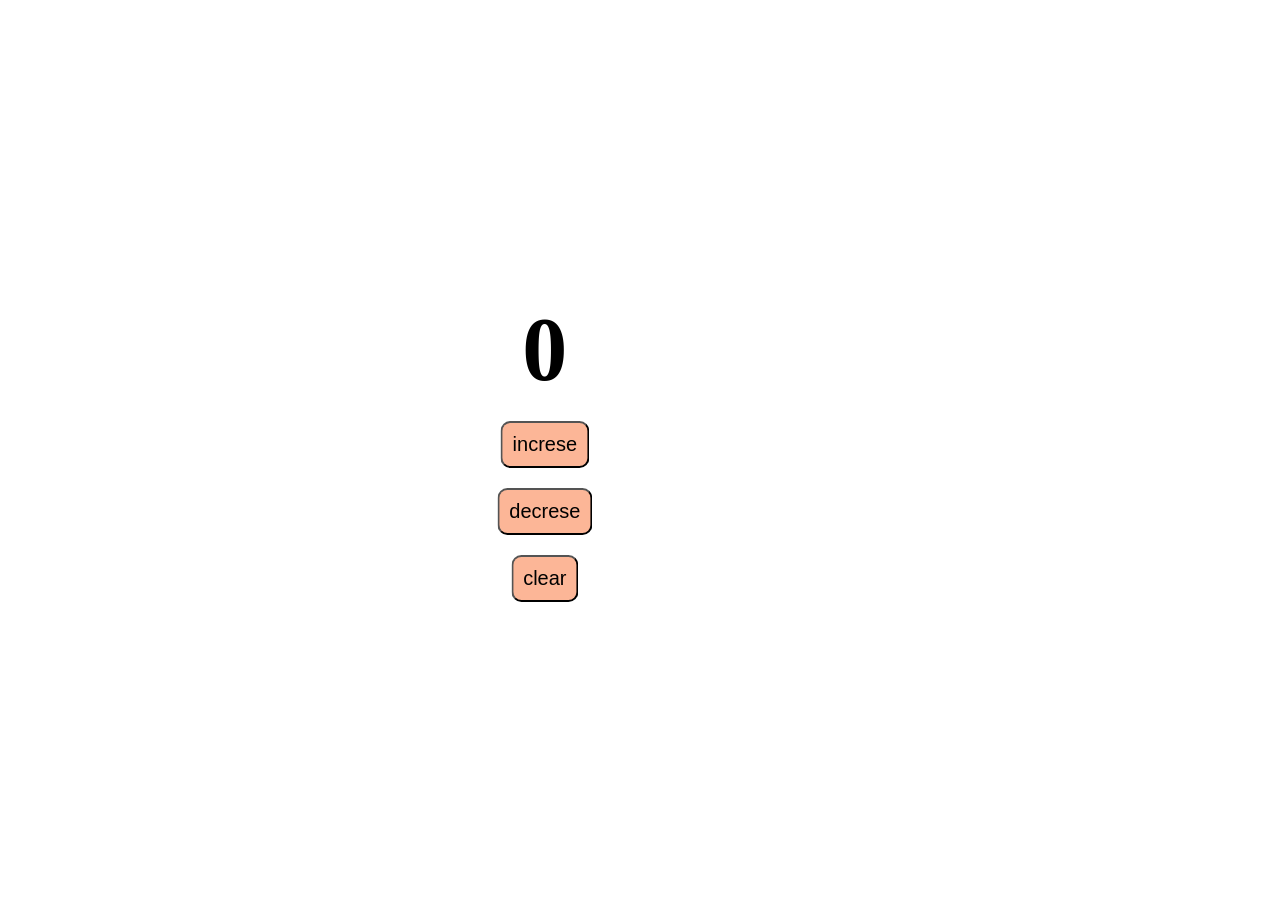
==== dom-practice/index.html @ 57a86c64 "counter" ====
<!doctype html>
<html lang="en">
  <head>
    <meta charset="UTF-8" />
    <meta name="viewport" content="width=device-width, initial-scale=1.0" />
    <link rel="stylesheet" href="style.css" />
    <title>Document</title>
  </head>
  <body>
    <main>
      <h1>0</h1>
      <button id="btn1">increse</button>
      <button id="btn2">decrese</button>
      <button id="btn3">clear</button>
    </main>

    <script src="script.js"></script>
  </body>
</html>
---- dom-practice/style.css ----
* {
  padding: 0;
  margin: 0;
}

html, body {
  width: 100%;
  height: 100%;
  box-sizing: border-box;
}

main {
  display: flex;
  align-items: center;
  flex-direction: column;
  position: absolute;
  right: 50%;
  top: 50%;
  transform: translate(-50%, -50%);
  gap: 20px;
}
main h1 {
  font-size: 90px;
}
main button {
  padding: 10px;
  font-size: 20px;
  border-radius: 10px;
  background-color: rgb(252, 182, 151);
}
main button:active {
  background-color: rgb(193, 255, 234);
}/*# sourceMappingURL=style.css.map */
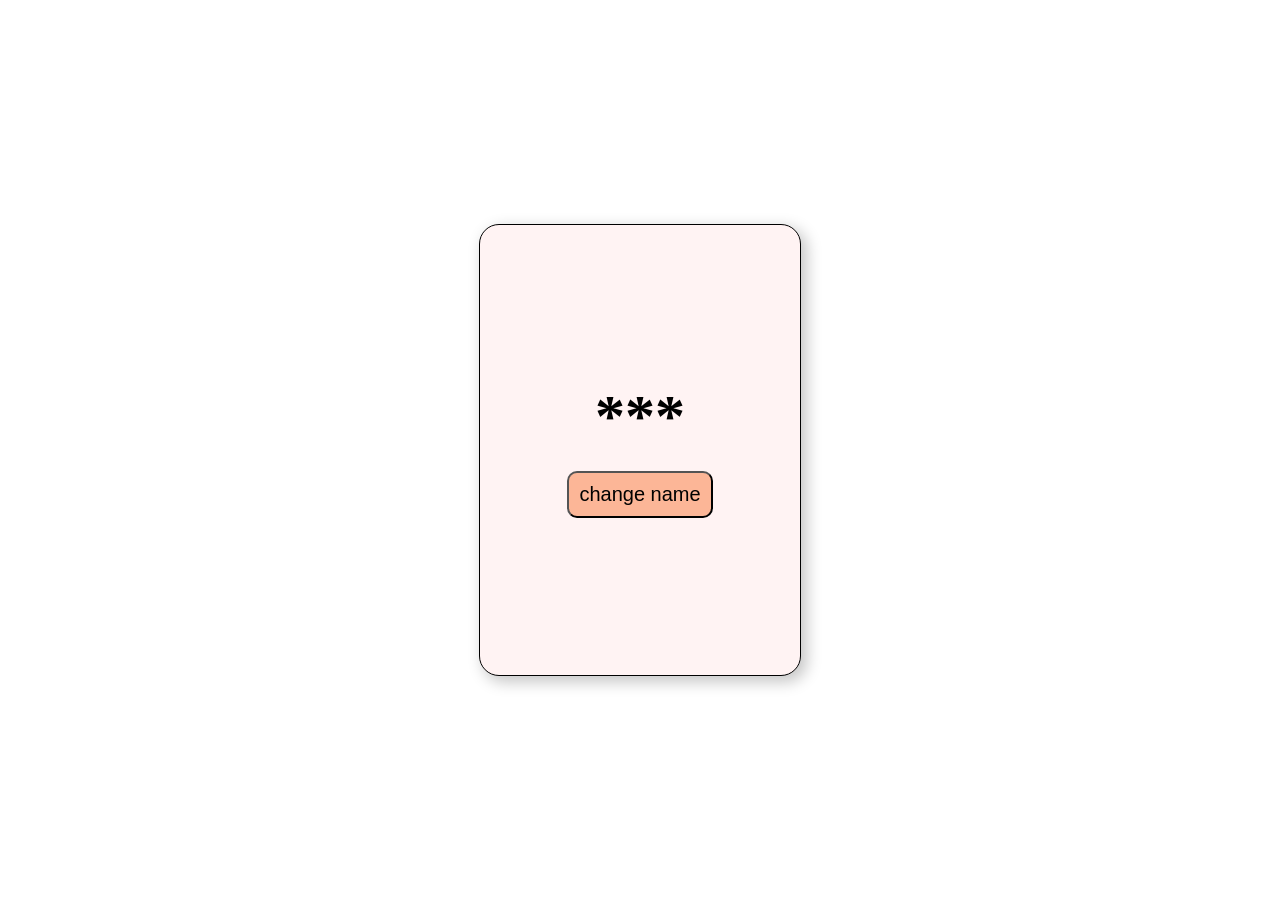
==== commit cd22b2fd: "array with math.r" ====
--- a/dom-practice/index.html
+++ b/dom-practice/index.html
@@ -8,10 +8,8 @@
   </head>
   <body>
     <main>
-      <h1>0</h1>
-      <button id="btn1">increse</button>
-      <button id="btn2">decrese</button>
-      <button id="btn3">clear</button>
+      <h1>***</h1>
+      <button>change name</button>
     </main>
 
     <script src="script.js"></script>
--- a/dom-practice/style.css
+++ b/dom-practice/style.css
@@ -10,17 +10,24 @@
 }
 
 main {
+  width: 25%;
+  height: 50%;
   display: flex;
   align-items: center;
+  justify-content: center;
   flex-direction: column;
   position: absolute;
-  right: 50%;
+  left: 50%;
   top: 50%;
   transform: translate(-50%, -50%);
   gap: 20px;
+  background-color: rgb(255, 243, 243);
+  border: 1px solid black;
+  border-radius: 20px;
+  box-shadow: 5px 5px 15px 1px rgb(198, 198, 198);
 }
 main h1 {
-  font-size: 90px;
+  font-size: 60px;
 }
 main button {
   padding: 10px;
@@ -30,4 +37,5 @@
 }
 main button:active {
   background-color: rgb(193, 255, 234);
+  scale: 0.95;
 }/*# sourceMappingURL=style.css.map */
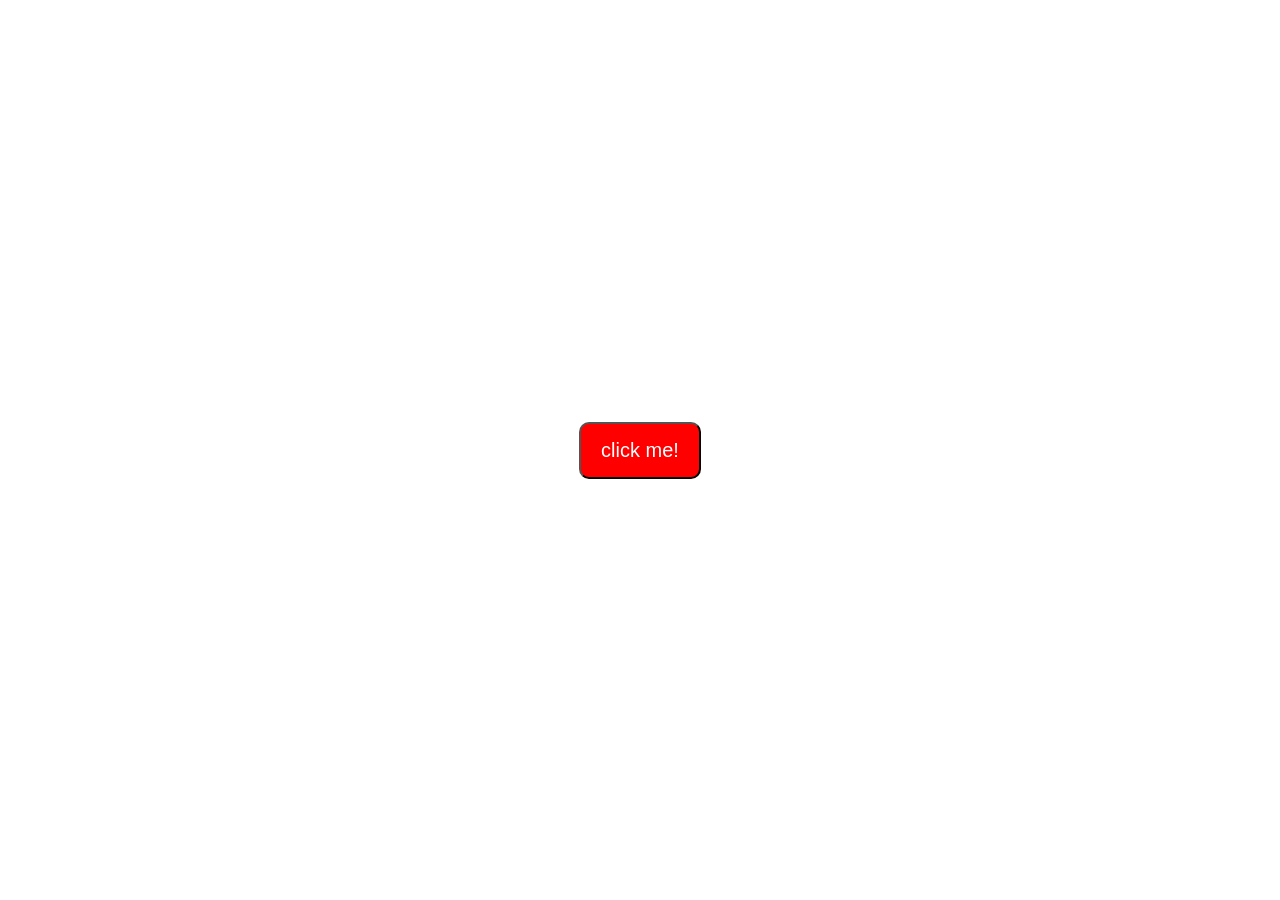
==== commit a8697ed8: "createElement and appendChild" ====
--- a/dom-practice/index.html
+++ b/dom-practice/index.html
@@ -8,8 +8,7 @@
   </head>
   <body>
     <main>
-      <h1>***</h1>
-      <button>change name</button>
+      <button>click me!</button>
     </main>
 
     <script src="script.js"></script>
--- a/dom-practice/style.css
+++ b/dom-practice/style.css
@@ -9,33 +9,28 @@
   box-sizing: border-box;
 }
 
+body {
+  overflow: hidden;
+}
+
 main {
-  width: 25%;
-  height: 50%;
+  height: 100%;
   display: flex;
   align-items: center;
   justify-content: center;
-  flex-direction: column;
-  position: absolute;
-  left: 50%;
-  top: 50%;
-  transform: translate(-50%, -50%);
-  gap: 20px;
-  background-color: rgb(255, 243, 243);
-  border: 1px solid black;
-  border-radius: 20px;
-  box-shadow: 5px 5px 15px 1px rgb(198, 198, 198);
-}
-main h1 {
-  font-size: 60px;
 }
 main button {
-  padding: 10px;
+  padding: 15px 20px;
   font-size: 20px;
   border-radius: 10px;
-  background-color: rgb(252, 182, 151);
+  background-color: red;
+  color: white;
+  cursor: pointer;
+  position: relative;
+  z-index: 9;
 }
 main button:active {
-  background-color: rgb(193, 255, 234);
+  background-color: yellowgreen;
+  color: black;
   scale: 0.95;
 }/*# sourceMappingURL=style.css.map */
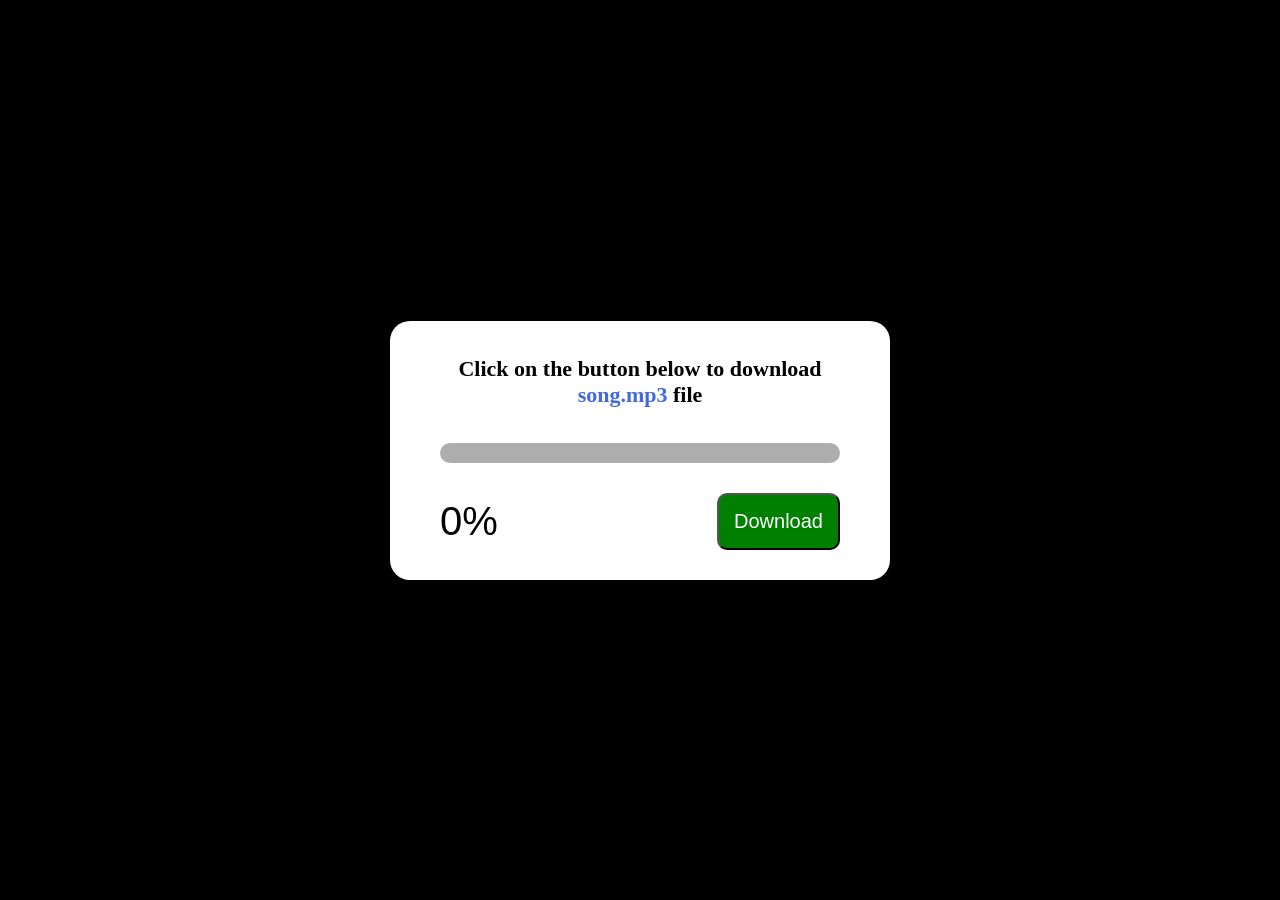
==== commit b3e13041: "setInterval setTimeout" ====
--- a/dom-practice/index.html
+++ b/dom-practice/index.html
@@ -8,7 +8,19 @@
   </head>
   <body>
     <main>
-      <button>click me!</button>
+      <div class="card">
+        <p>Click on the button below to download <span>song.mp3</span> file</p>
+
+        <div class="bar">
+          <div class="inner"></div>
+        </div>
+
+        <div class="bottom">
+          <h2>0%</h2>
+          <button>Download</button>
+        </div>
+
+      </div>
     </main>
 
     <script src="script.js"></script>
--- a/dom-practice/style.css
+++ b/dom-practice/style.css
@@ -9,28 +9,63 @@
   box-sizing: border-box;
 }
 
-body {
-  overflow: hidden;
-}
-
 main {
+  width: 100%;
   height: 100%;
   display: flex;
+  justify-content: center;
   align-items: center;
-  justify-content: center;
+  background-color: black;
 }
-main button {
-  padding: 15px 20px;
+main .card {
+  width: 500px;
+  background-color: #fff;
+  border-radius: 20px;
+  display: flex;
+  flex-direction: column;
+  align-items: center;
+}
+main .card p {
+  padding: 35px;
+  text-align: center;
+  font-size: 22px;
+  font-weight: 800;
+}
+main .card p span {
+  color: royalblue;
+}
+main .card .bar {
+  width: 80%;
+  height: 20px;
+  border-radius: 20px;
+  background-color: #adadad;
+}
+main .card .bar .inner {
+  width: 0%;
+  height: 100%;
+  border-radius: 20px;
+  background-color: green;
+}
+main .card .bottom {
+  width: 80%;
+  padding: 30px;
+  display: flex;
+  justify-content: space-between;
+  align-items: center;
+}
+main .card .bottom h2 {
+  font-size: 40px;
+  font-family: Impact, Haettenschweiler, "Arial Narrow Bold", sans-serif;
+  font-weight: 100;
+}
+main .card .bottom button {
   font-size: 20px;
+  background-color: green;
+  color: #fff;
   border-radius: 10px;
-  background-color: red;
-  color: white;
+  padding: 15px;
   cursor: pointer;
-  position: relative;
-  z-index: 9;
 }
-main button:active {
-  background-color: yellowgreen;
-  color: black;
+main .card .bottom button:active {
   scale: 0.95;
 }/*# sourceMappingURL=style.css.map */
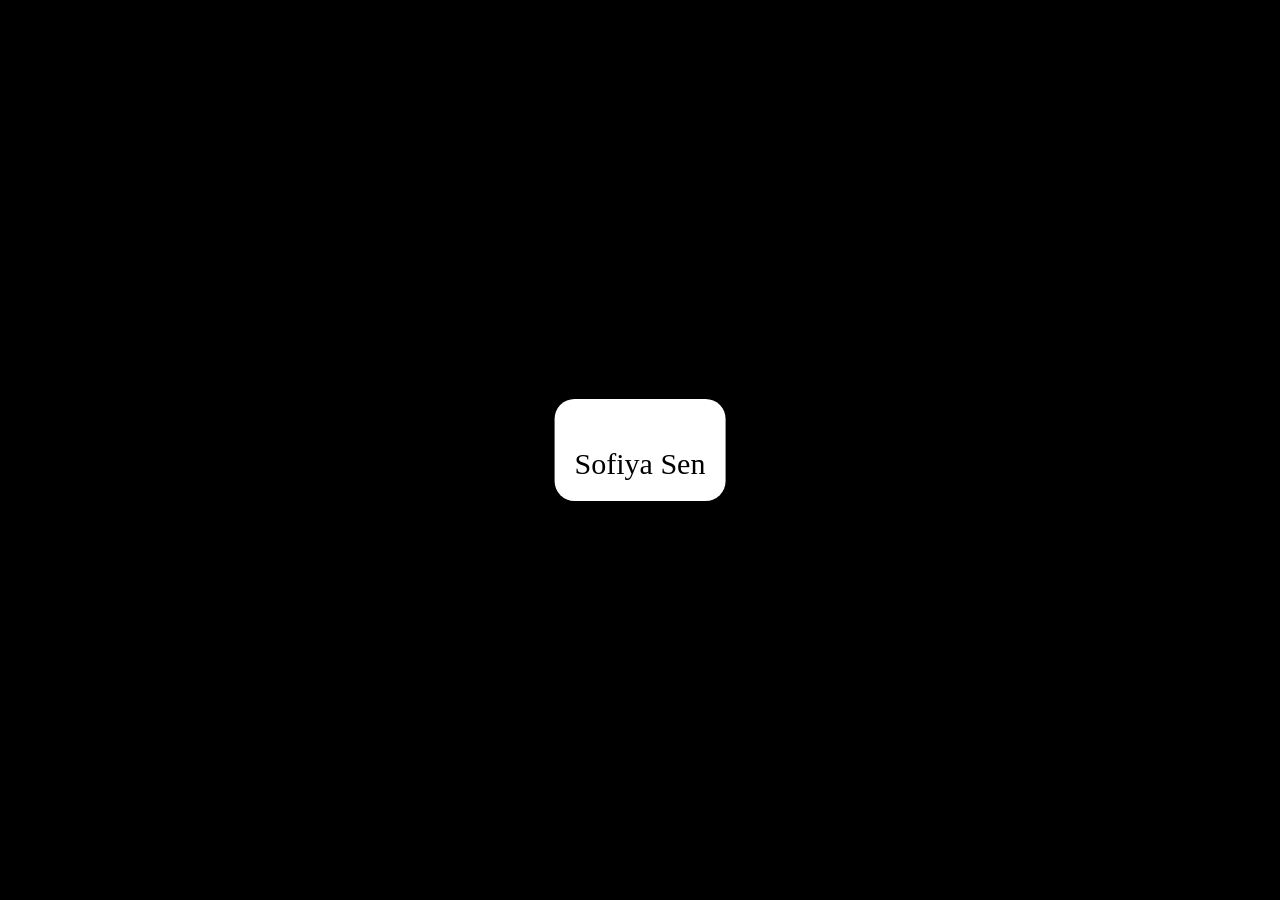
==== commit 83714ff5: "insta like" ====
--- a/dom-practice/index.html
+++ b/dom-practice/index.html
@@ -4,25 +4,23 @@
     <meta charset="UTF-8" />
     <meta name="viewport" content="width=device-width, initial-scale=1.0" />
     <link rel="stylesheet" href="style.css" />
+    <link
+      href="https://cdn.jsdelivr.net/npm/remixicon@4.9.0/fonts/remixicon.css"
+      rel="stylesheet"
+    />
     <title>Document</title>
   </head>
   <body>
     <main>
       <div class="card">
-        <p>Click on the button below to download <span>song.mp3</span> file</p>
-
-        <div class="bar">
-          <div class="inner"></div>
-        </div>
-
-        <div class="bottom">
-          <h2>0%</h2>
-          <button>Download</button>
-        </div>
-
+          <img
+            src="https://images.unsplash.com/photo-1792601172692-12cb98afede5?q=80&w=687&auto=format&fit=crop&ixlib=rb-4.1.0&ixid=NHwxMjA3fDA%3D"
+            alt=""
+          />
+          <p>sofiya sen</p>
+        <i class="ri-heart-3-fill"></i>
       </div>
     </main>
-
     <script src="script.js"></script>
   </body>
 </html>
--- a/dom-practice/style.css
+++ b/dom-practice/style.css
@@ -1,71 +1,56 @@
 * {
   padding: 0;
   margin: 0;
-}
-
-html, body {
-  width: 100%;
-  height: 100%;
   box-sizing: border-box;
 }
 
-main {
+html,
+body {
   width: 100%;
   height: 100%;
-  display: flex;
-  justify-content: center;
-  align-items: center;
   background-color: black;
 }
+
+main {
+  width: -moz-fit-content;
+  width: fit-content;
+  background-color: #fff;
+  cursor: pointer;
+  border-radius: 20px;
+  padding: 20px;
+  position: absolute;
+  top: 50%;
+  left: 50%;
+  transform: translate(-50%, -50%);
+}
 main .card {
-  width: 500px;
-  background-color: #fff;
-  border-radius: 20px;
-  display: flex;
-  flex-direction: column;
-  align-items: center;
+  position: relative;
+  overflow: hidden;
+}
+main .card img {
+  height: 500px;
+  -o-object-fit: cover;
+     object-fit: cover;
+  -o-object-position: center;
+     object-position: center;
+  border-radius: 40px;
 }
 main .card p {
-  padding: 35px;
+  font-size: 30px;
+  text-transform: capitalize;
   text-align: center;
-  font-size: 22px;
-  font-weight: 800;
+  padding-top: 10px;
 }
-main .card p span {
-  color: royalblue;
-}
-main .card .bar {
-  width: 80%;
-  height: 20px;
-  border-radius: 20px;
-  background-color: #adadad;
-}
-main .card .bar .inner {
-  width: 0%;
-  height: 100%;
-  border-radius: 20px;
-  background-color: green;
-}
-main .card .bottom {
-  width: 80%;
-  padding: 30px;
-  display: flex;
-  justify-content: space-between;
-  align-items: center;
-}
-main .card .bottom h2 {
-  font-size: 40px;
-  font-family: Impact, Haettenschweiler, "Arial Narrow Bold", sans-serif;
-  font-weight: 100;
-}
-main .card .bottom button {
-  font-size: 20px;
-  background-color: green;
-  color: #fff;
-  border-radius: 10px;
-  padding: 15px;
-  cursor: pointer;
-}
-main .card .bottom button:active {
-  scale: 0.95;
+main .card i {
+  font-size: 90px;
+  position: absolute;
+  top: 50%;
+  left: 50%;
+  opacity: 0;
+  transform: translate(-50%, -50%) scale(0) rotate(0deg);
+  transition: all cubic-bezier(0.41, 0.56, 0.77, 1.55) 0.3s;
+  background: linear-gradient(to right bottom, rgb(197, 9, 249), rgb(187, 2, 169), rgb(241, 157, 218));
+  background-clip: text;
+  -webkit-background-clip: text;
+  color: transparent;
 }/*# sourceMappingURL=style.css.map */
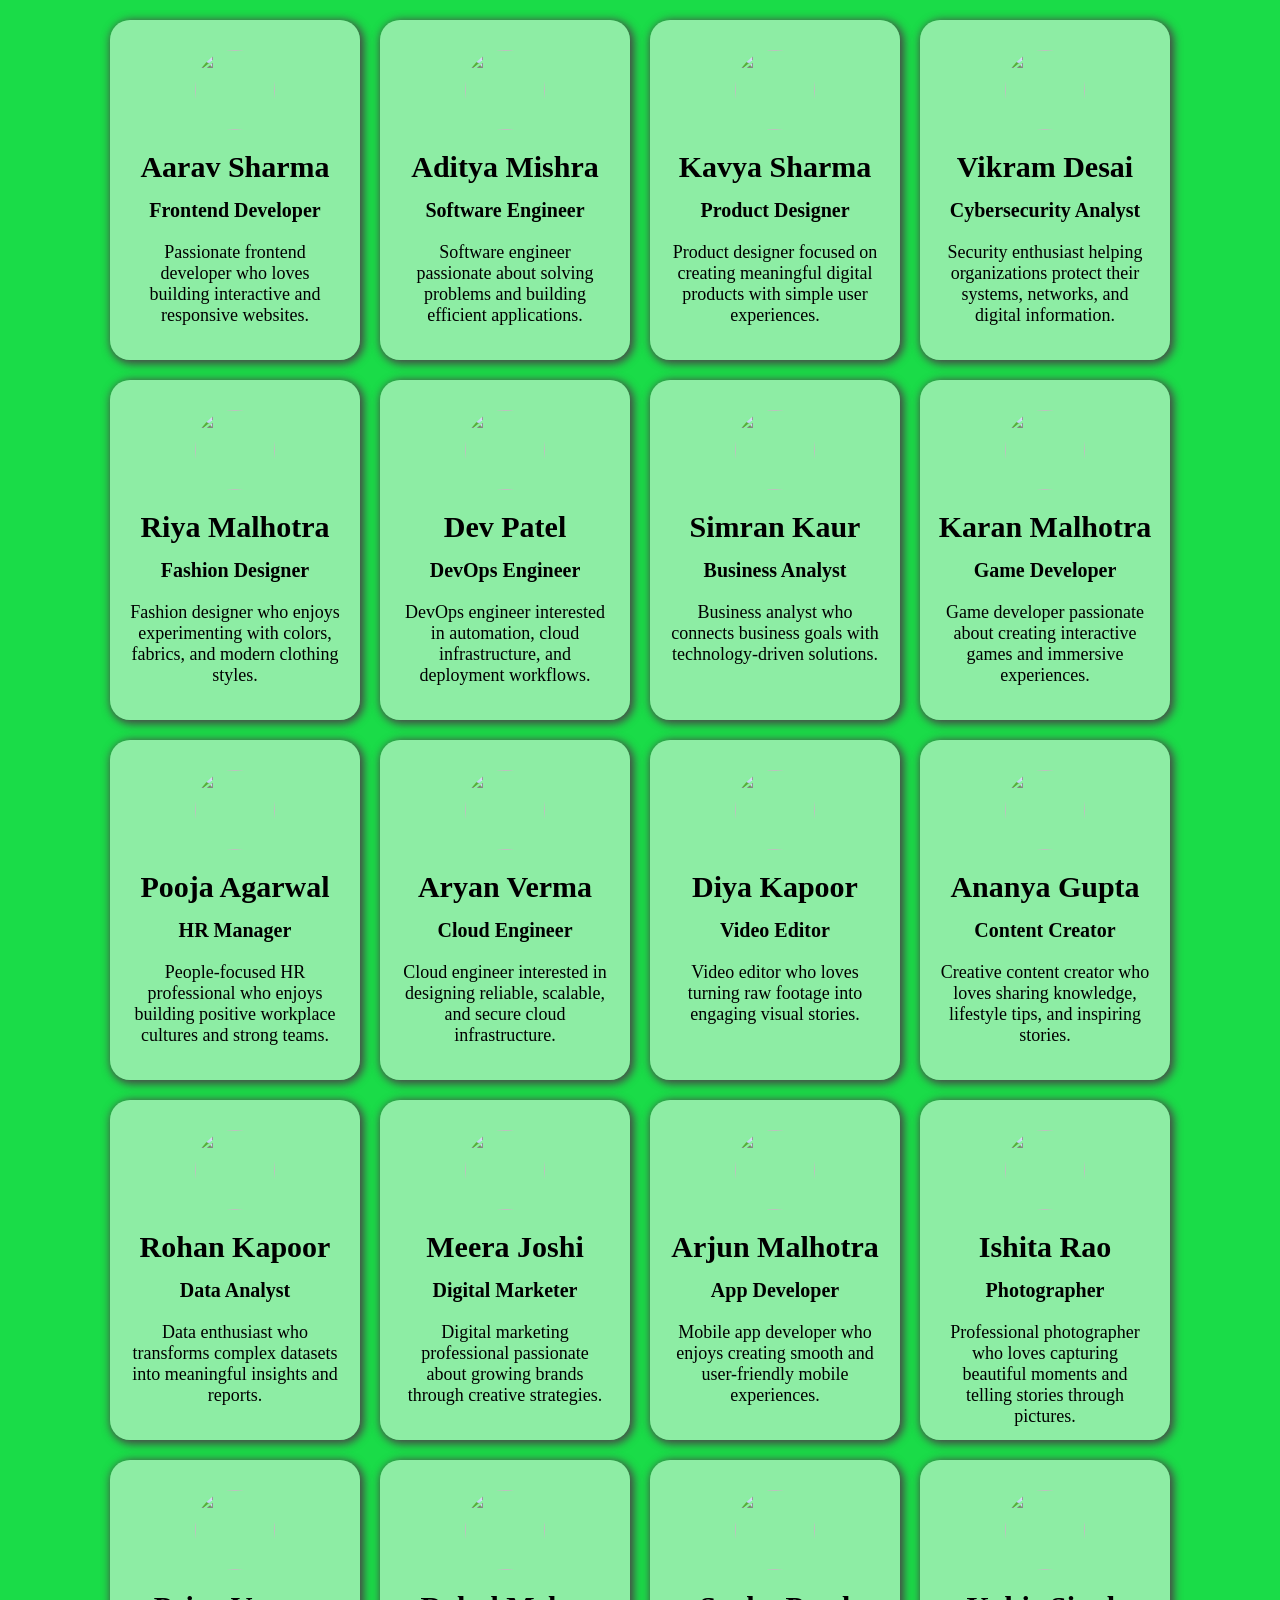
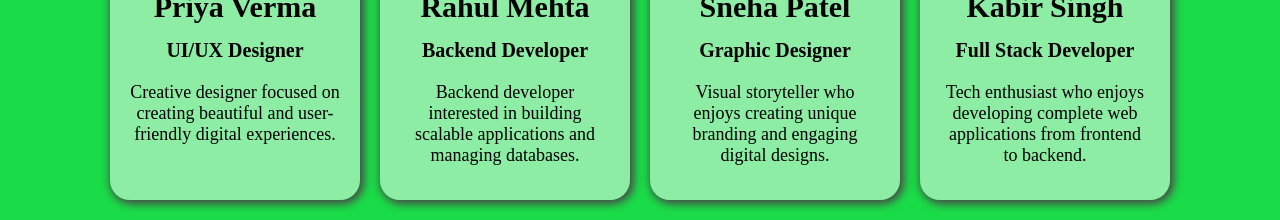
==== commit aaa60a35: "users by forEach" ====
--- a/dom-practice/index.html
+++ b/dom-practice/index.html
@@ -4,22 +4,22 @@
     <meta charset="UTF-8" />
     <meta name="viewport" content="width=device-width, initial-scale=1.0" />
     <link rel="stylesheet" href="style.css" />
-    <link
-      href="https://cdn.jsdelivr.net/npm/remixicon@4.9.0/fonts/remixicon.css"
-      rel="stylesheet"
-    />
     <title>Document</title>
   </head>
   <body>
     <main>
-      <div class="card">
-          <img
-            src="https://images.unsplash.com/photo-1792601172692-12cb98afede5?q=80&w=687&auto=format&fit=crop&ixlib=rb-4.1.0&ixid=NHwxMjA3fDA%3D"
-            alt=""
-          />
-          <p>sofiya sen</p>
-        <i class="ri-heart-3-fill"></i>
-      </div>
+      <!-- <div class="card">
+        <img
+          src="https://images.unsplash.com/photo-1788500304857-256ab412295c?q=80&w=687&auto=format&fit=crop&ixlib=rb-4.1.0&ixid=NHwxMjA3fDA%3D"
+          alt=""
+        />
+        <h2>sarthak sharma</h2>
+        <h4>full stack developer</h4>
+        <p>
+          Lorem ipsum dolor sit amet, consectetur adipisicing elit. Cumque,
+          atque.
+        </p>
+      </div> -->
     </main>
     <script src="script.js"></script>
   </body>
--- a/dom-practice/style.css
+++ b/dom-practice/style.css
@@ -12,45 +12,49 @@
 }
 
 main {
-  width: -moz-fit-content;
-  width: fit-content;
-  background-color: #fff;
-  cursor: pointer;
-  border-radius: 20px;
+  width: 100%;
   padding: 20px;
-  position: absolute;
-  top: 50%;
-  left: 50%;
-  transform: translate(-50%, -50%);
+  display: flex;
+  justify-content: center;
+  align-items: center;
+  gap: 20px;
+  flex-wrap: wrap;
 }
 main .card {
-  position: relative;
-  overflow: hidden;
+  width: 250px;
+  height: 340px;
+  padding: 20px;
+  color: black;
+  background-color: rgba(255, 255, 255, 0.5);
+  display: flex;
+  flex-direction: column;
+  align-items: center;
+  border-radius: 20px;
+  box-shadow: 2px 2px 8px 2px rgb(72, 72, 72);
 }
 main .card img {
-  height: 500px;
+  width: 80px;
+  height: 80px;
+  border-radius: 50px;
   -o-object-fit: cover;
      object-fit: cover;
+  margin: 10px;
   -o-object-position: center;
      object-position: center;
-  border-radius: 40px;
+}
+main .card h2 {
+  text-transform: capitalize;
+  font-size: 30px;
+  margin: 10px;
+  white-space: nowrap;
+}
+main .card h4 {
+  text-transform: capitalize;
+  font-size: 20px;
+  margin: 5px;
 }
 main .card p {
-  font-size: 30px;
-  text-transform: capitalize;
   text-align: center;
-  padding-top: 10px;
-}
-main .card i {
-  font-size: 90px;
-  position: absolute;
-  top: 50%;
-  left: 50%;
-  opacity: 0;
-  transform: translate(-50%, -50%) scale(0) rotate(0deg);
-  transition: all cubic-bezier(0.41, 0.56, 0.77, 1.55) 0.3s;
-  background: linear-gradient(to right bottom, rgb(197, 9, 249), rgb(187, 2, 169), rgb(241, 157, 218));
-  background-clip: text;
-  -webkit-background-clip: text;
-  color: transparent;
+  font-size: 18px;
+  margin: 15px 0 15px 0;
 }/*# sourceMappingURL=style.css.map */
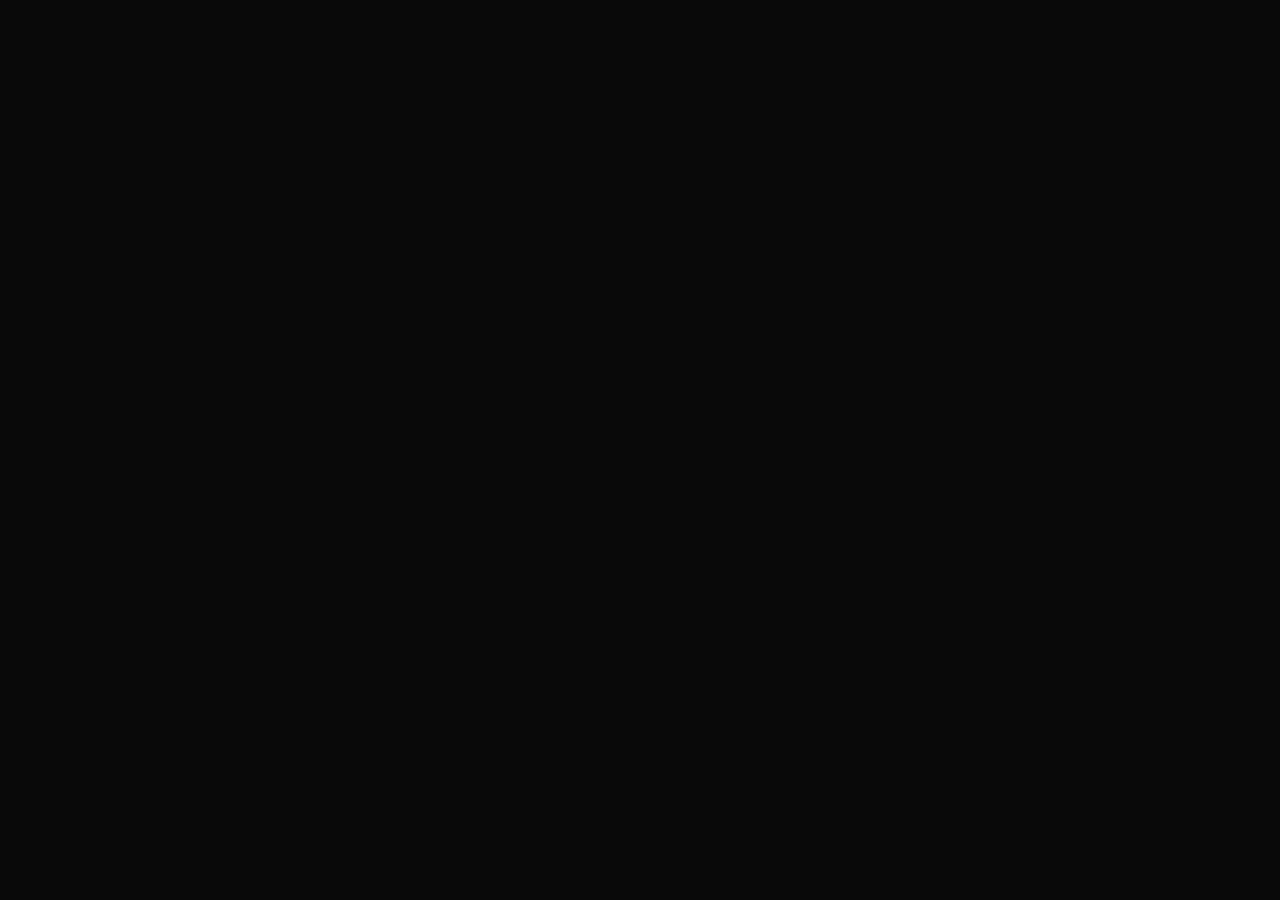
==== commit d493999c: "cursor img" ====
--- a/dom-practice/index.html
+++ b/dom-practice/index.html
@@ -6,21 +6,10 @@
     <link rel="stylesheet" href="style.css" />
     <title>Document</title>
   </head>
-  <body>
-    <main>
-      <!-- <div class="card">
-        <img
-          src="https://images.unsplash.com/photo-1788500304857-256ab412295c?q=80&w=687&auto=format&fit=crop&ixlib=rb-4.1.0&ixid=NHwxMjA3fDA%3D"
-          alt=""
-        />
-        <h2>sarthak sharma</h2>
-        <h4>full stack developer</h4>
-        <p>
-          Lorem ipsum dolor sit amet, consectetur adipisicing elit. Cumque,
-          atque.
-        </p>
-      </div> -->
-    </main>
+  <body><main id="main">
+    
+    <img id="cursor" src="https://imgs.search.brave.com/Gzl2zhS0yTt4O10ELY8GrmPmI6rcqfAK-QOHIq-D-1g/rs:fit:860:0:0:0/g:ce/aHR0cHM6Ly9nYWxs/ZXJ5cG5nLmNvbS93/cC1jb250ZW50L3Vw/bG9hZHMvMjAyNC8w/Ny9kb3JlbW9uLXBu/Zy1pbWFnZS0xOTV4/MjUwLnBuZw" alt="">
+  </main>
     <script src="script.js"></script>
   </body>
 </html>
--- a/dom-practice/style.css
+++ b/dom-practice/style.css
@@ -8,53 +8,16 @@
 body {
   width: 100%;
   height: 100%;
-  background-color: black;
+  background-color: rgb(9, 9, 9);
+  cursor: none;
 }
 
-main {
+#main {
   width: 100%;
-  padding: 20px;
-  display: flex;
-  justify-content: center;
-  align-items: center;
-  gap: 20px;
-  flex-wrap: wrap;
+  height: 100%;
 }
-main .card {
-  width: 250px;
-  height: 340px;
-  padding: 20px;
-  color: black;
-  background-color: rgba(255, 255, 255, 0.5);
-  display: flex;
-  flex-direction: column;
-  align-items: center;
-  border-radius: 20px;
-  box-shadow: 2px 2px 8px 2px rgb(72, 72, 72);
-}
-main .card img {
-  width: 80px;
-  height: 80px;
-  border-radius: 50px;
-  -o-object-fit: cover;
-     object-fit: cover;
-  margin: 10px;
-  -o-object-position: center;
-     object-position: center;
-}
-main .card h2 {
-  text-transform: capitalize;
-  font-size: 30px;
-  margin: 10px;
-  white-space: nowrap;
-}
-main .card h4 {
-  text-transform: capitalize;
-  font-size: 20px;
-  margin: 5px;
-}
-main .card p {
-  text-align: center;
-  font-size: 18px;
-  margin: 15px 0 15px 0;
+#main #cursor {
+  width: 70px;
+  position: fixed;
+  transform: translate(-50%, -50%);
 }/*# sourceMappingURL=style.css.map */
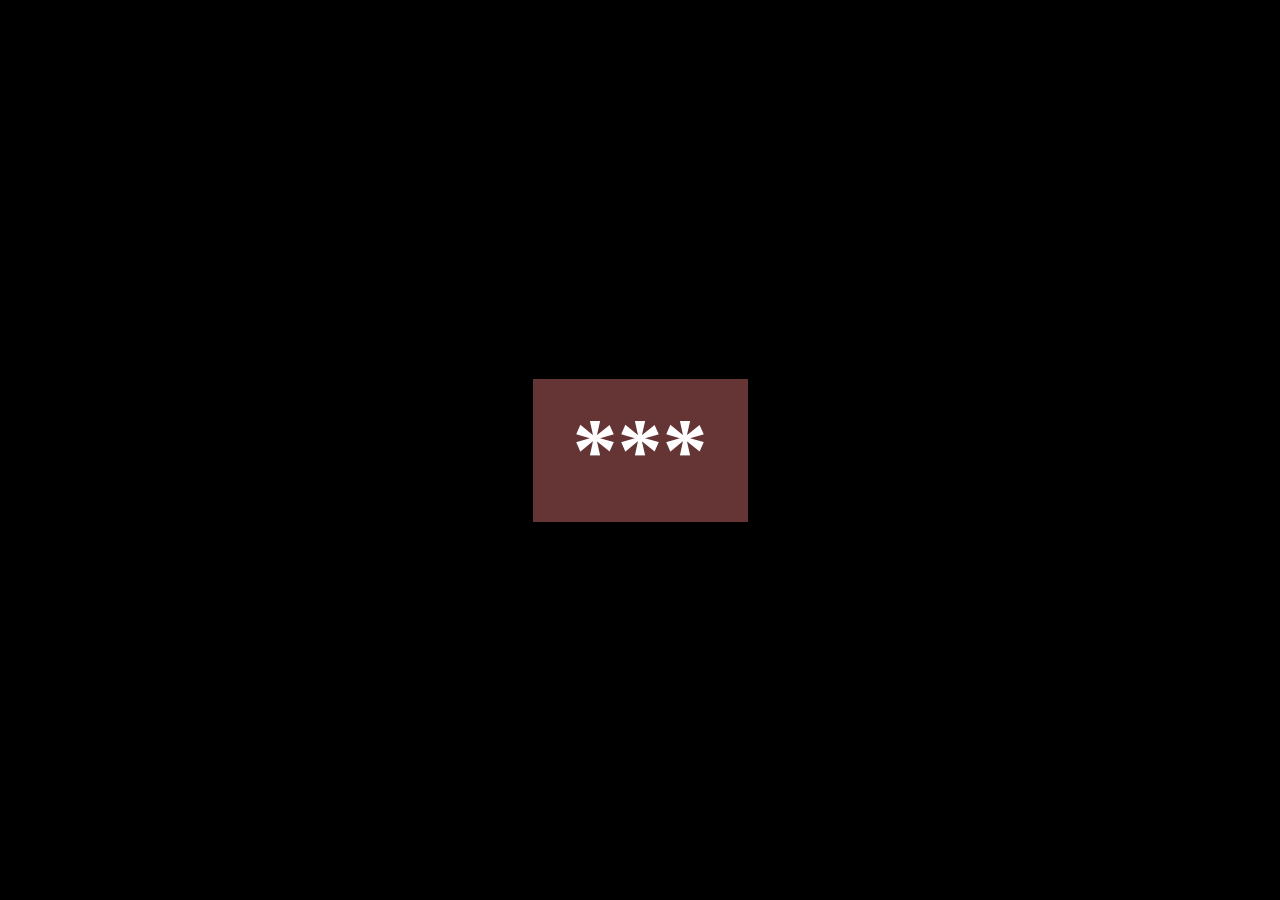
==== commit c430ac60: "keydown event" ====
--- a/dom-practice/index.html
+++ b/dom-practice/index.html
@@ -6,9 +6,9 @@
     <link rel="stylesheet" href="style.css" />
     <title>Document</title>
   </head>
-  <body><main id="main">
-    
-    <img id="cursor" src="https://imgs.search.brave.com/Gzl2zhS0yTt4O10ELY8GrmPmI6rcqfAK-QOHIq-D-1g/rs:fit:860:0:0:0/g:ce/aHR0cHM6Ly9nYWxs/ZXJ5cG5nLmNvbS93/cC1jb250ZW50L3Vw/bG9hZHMvMjAyNC8w/Ny9kb3JlbW9uLXBu/Zy1pbWFnZS0xOTV4/MjUwLnBuZw" alt="">
+  <body>
+    <main>
+    <h2>***</h2>
   </main>
     <script src="script.js"></script>
   </body>
--- a/dom-practice/style.css
+++ b/dom-practice/style.css
@@ -8,16 +8,17 @@
 body {
   width: 100%;
   height: 100%;
-  background-color: rgb(9, 9, 9);
-  cursor: none;
+  background-color: black;
+  display: flex;
+  align-items: center;
+  justify-content: center;
 }
 
-#main {
-  width: 100%;
-  height: 100%;
+main {
+  padding: 20px 40px;
+  background-color: #653434;
 }
-#main #cursor {
-  width: 70px;
-  position: fixed;
-  transform: translate(-50%, -50%);
+main h2 {
+  font-size: 90px;
+  color: white;
 }/*# sourceMappingURL=style.css.map */
